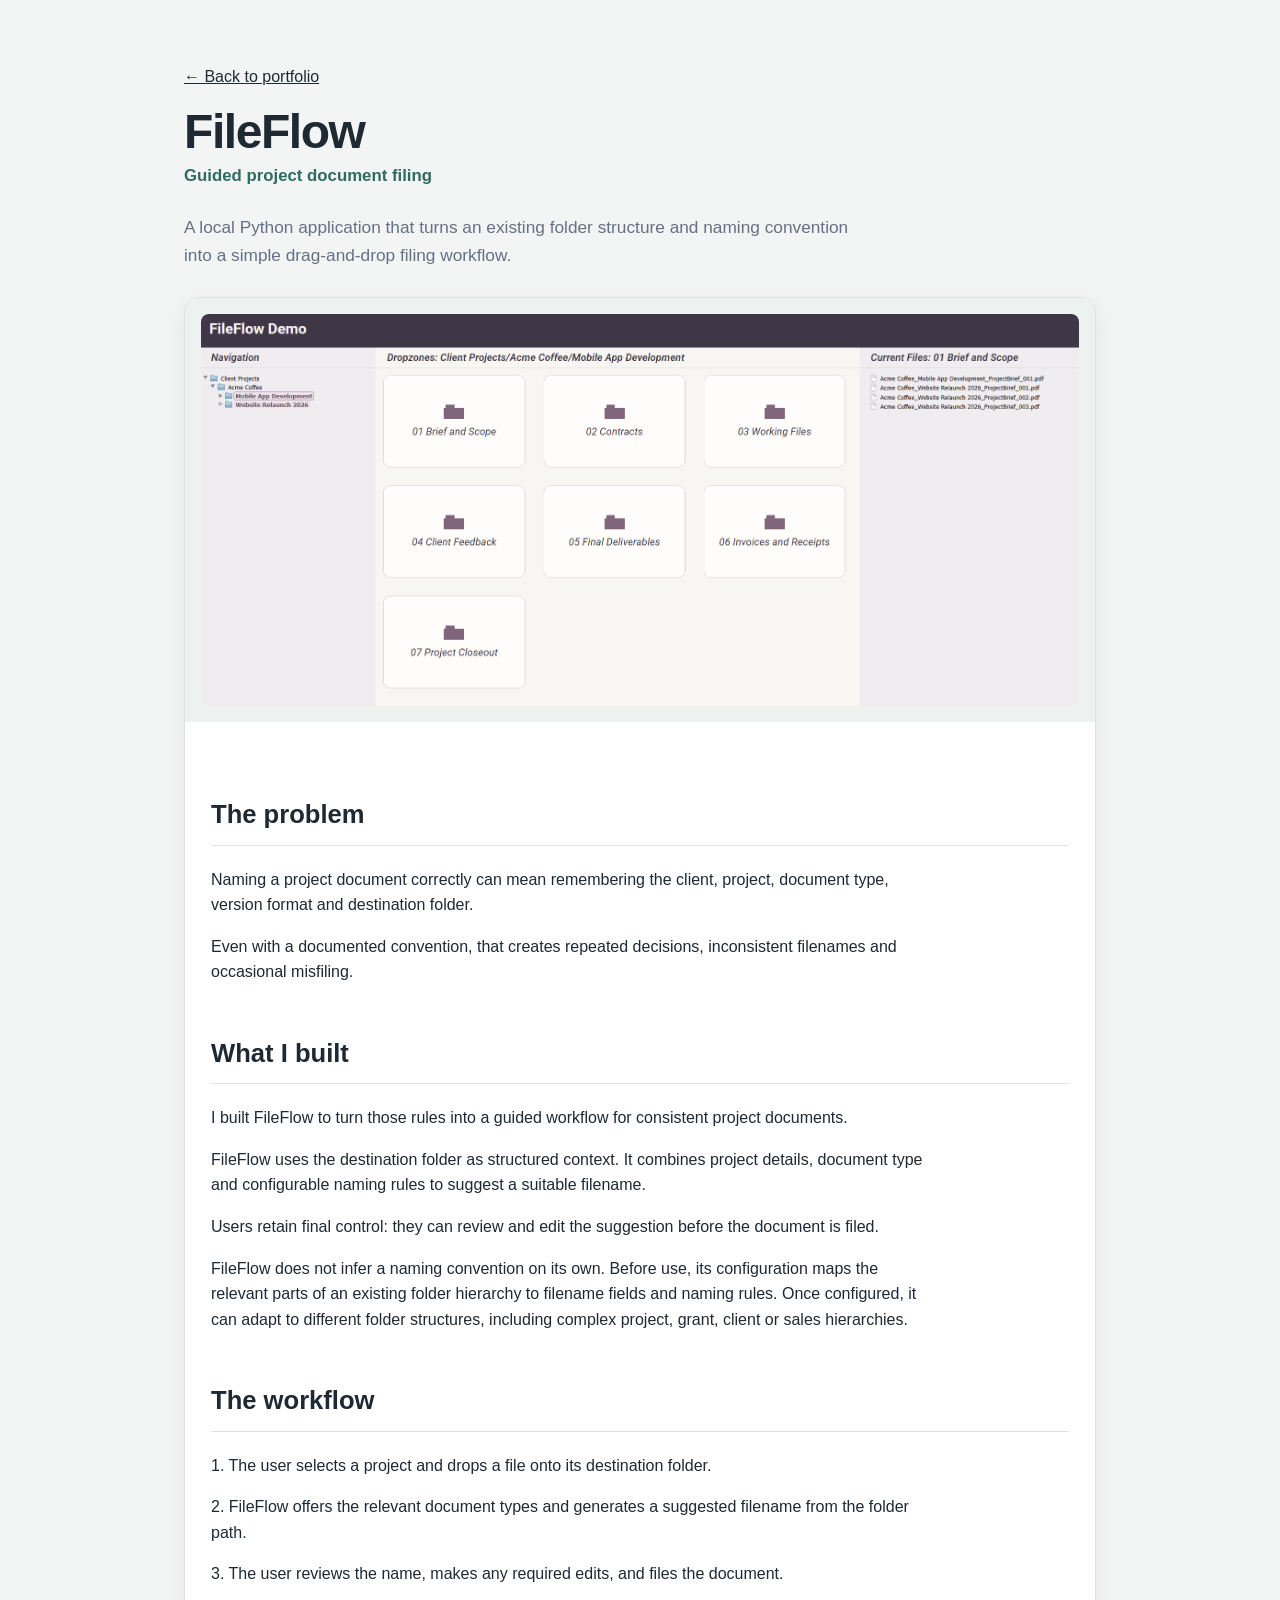
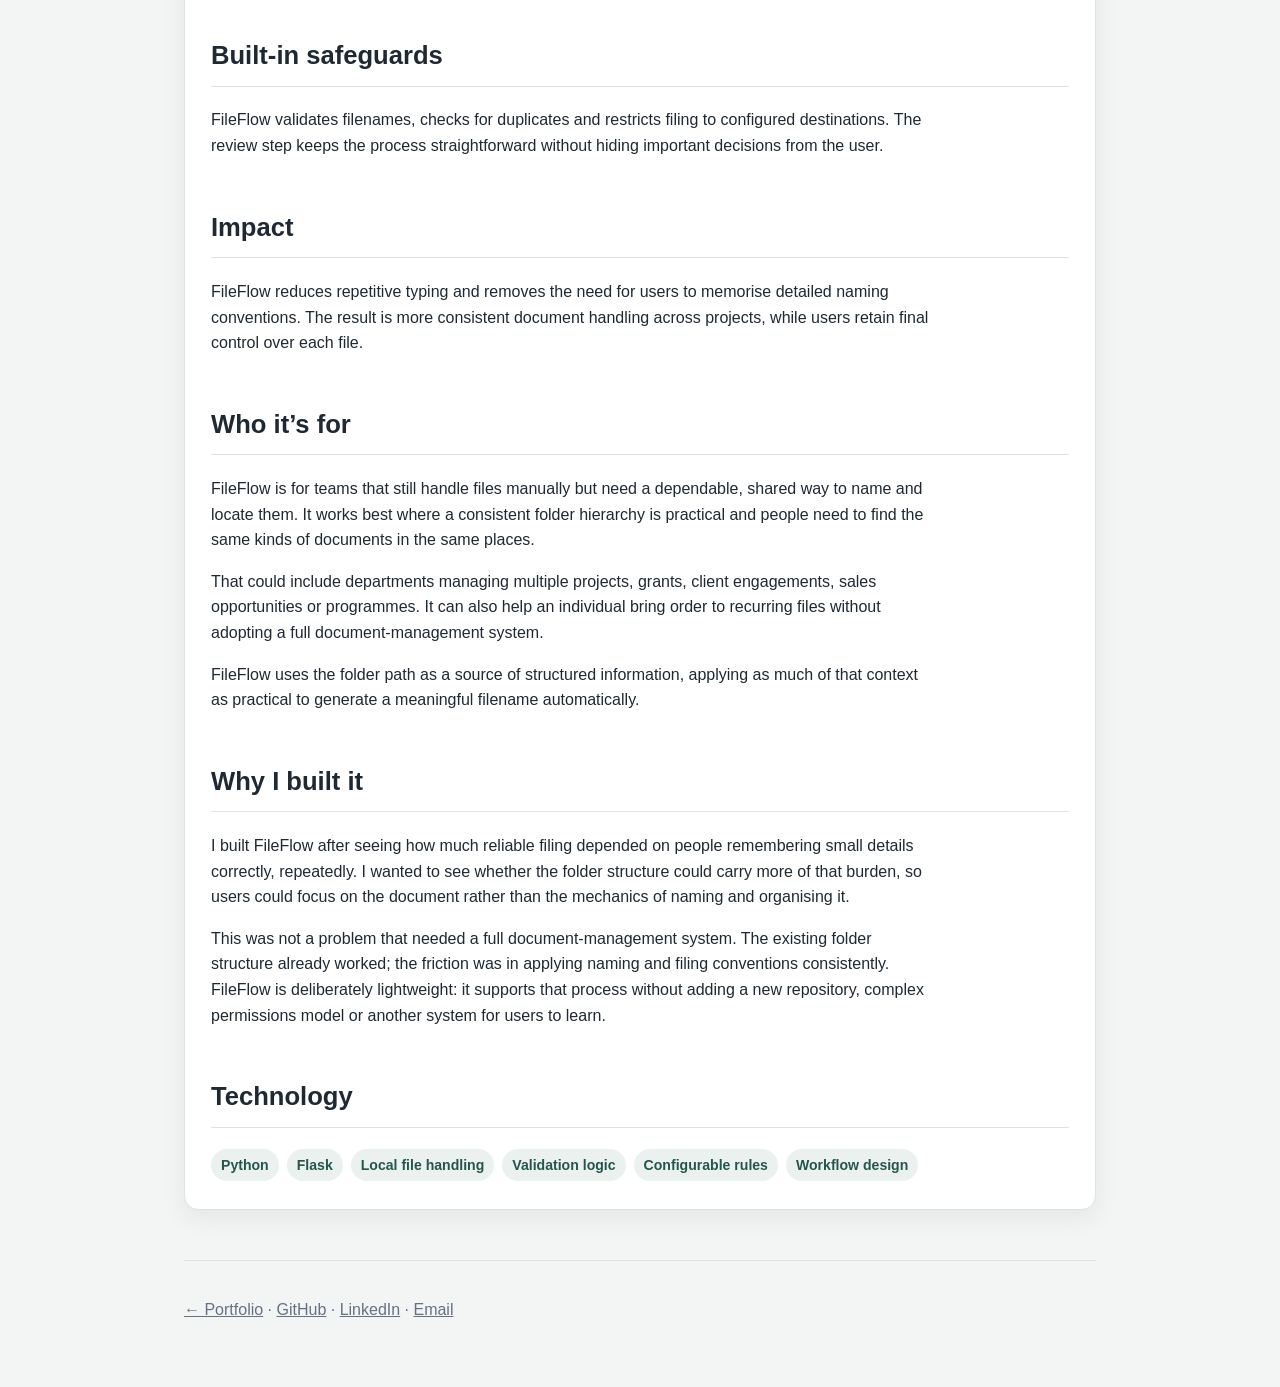
==== fileflow.html @ b613b7f6 "Clarify FileFlow configuration model" ====
<!DOCTYPE html>
<html lang="en">

<head>
  <meta charset="UTF-8">
  <meta name="viewport" content="width=device-width, initial-scale=1.0">
  <title>FileFlow | Richard Hanley</title>
  <link rel="stylesheet" href="style.css">
</head>

<body>
  <header>
    <p><a href="index.html">&larr; Back to portfolio</a></p>
    <h1>FileFlow</h1>
    <p class="tagline">Guided project document filing</p>
    <p class="intro">
      A local Python application that turns an existing folder structure and
      naming convention into a simple drag-and-drop filing workflow.
    </p>
  </header>

  <main>
    <section class="project">
      <div class="project-image">
        <img src="Fileflow.png" alt="FileFlow document workflow application">
      </div>

      <div class="project-content">
        <h2>The problem</h2>
        <p>
          Naming a project document correctly can mean remembering the client,
          project, document type, version format and destination folder.
        </p>
        <p>
          Even with a documented convention, that creates repeated decisions,
          inconsistent filenames and occasional misfiling.
        </p>

        <h2>What I built</h2>
        <p>
          I built FileFlow to turn those rules into a guided workflow for
          consistent project documents.
        </p>
        <p>
          FileFlow uses the destination folder as structured context. It
          combines project details, document type and configurable naming
          rules to suggest a suitable filename.
        </p>
        <p>
          Users retain final control: they can review and edit the suggestion
          before the document is filed.
        </p>
        <p>
          FileFlow does not infer a naming convention on its own. Before use,
          its configuration maps the relevant parts of an existing folder
          hierarchy to filename fields and naming rules. Once configured, it
          can adapt to different folder structures, including complex project,
          grant, client or sales hierarchies.
        </p>

        <h2>The workflow</h2>
        <p>
          1. The user selects a project and drops a file onto its destination
          folder.
        </p>
        <p>
          2. FileFlow offers the relevant document types and generates a
          suggested filename from the folder path.
        </p>
        <p>
          3. The user reviews the name, makes any required edits, and files
          the document.
        </p>

        <h2>Built-in safeguards</h2>
        <p>
          FileFlow validates filenames, checks for duplicates and restricts
          filing to configured destinations. The review step keeps the process
          straightforward without hiding important decisions from the user.
        </p>

        <h2>Impact</h2>
        <p>
          FileFlow reduces repetitive typing and removes the need for users to
          memorise detailed naming conventions. The result is more consistent
          document handling across projects, while users retain final control
          over each file.
        </p>

        <h2>Who it’s for</h2>
        <p>
          FileFlow is for teams that still handle files manually but need a
          dependable, shared way to name and locate them. It works best where a
          consistent folder hierarchy is practical and people need to find the
          same kinds of documents in the same places.
        </p>
        <p>
          That could include departments managing multiple projects, grants,
          client engagements, sales opportunities or programmes. It can also
          help an individual bring order to recurring files without adopting a
          full document-management system.
        </p>
        <p>
          FileFlow uses the folder path as a source of structured information,
          applying as much of that context as practical to generate a meaningful
          filename automatically.
        </p>

        <h2>Why I built it</h2>
        <p>
          I built FileFlow after seeing how much reliable filing depended on
          people remembering small details correctly, repeatedly. I wanted to
          see whether the folder structure could carry more of that burden, so
          users could focus on the document rather than the mechanics of naming
          and organising it.
        </p>
        <p>
          This was not a problem that needed a full document-management system.
          The existing folder structure already worked; the friction was in
          applying naming and filing conventions consistently. FileFlow is
          deliberately lightweight: it supports that process without adding a
          new repository, complex permissions model or another system for users
          to learn.
        </p>

        <h2>Technology</h2>
        <div class="tech">
          <span>Python</span>
          <span>Flask</span>
          <span>Local file handling</span>
          <span>Validation logic</span>
          <span>Configurable rules</span>
          <span>Workflow design</span>
        </div>
      </div>
    </section>
  </main>

  <footer>
    <p>
      <a href="index.html">&larr; Portfolio</a>
      &middot;
      <a href="#">GitHub</a>
      &middot;
      <a href="#">LinkedIn</a>
      &middot;
      <a href="mailto:rick_hanley_11@hotmail.com">Email</a>
    </p>
  </footer>
</body>

</html>
---- style.css ----
:root {
  --bg: #f3f5f4;
  --card: #ffffff;
  --text: #1f2933;
  --muted: #667085;
  --accent: #2f6b5f;
  --accent-dark: #25564d;
  --border: #dce3df;
  --chip: #eaf1ee;
}

* {
  box-sizing: border-box;
}

body {
  font-family: Arial, sans-serif;
  max-width: 960px;
  margin: 0 auto;
  padding: 48px 24px;
  line-height: 1.6;
  color: var(--text);
  background: var(--bg);
}

h1 {
  font-size: 3rem;
  line-height: 1.1;
  margin: 0 0 0.3rem;
  letter-spacing: -0.03em;
}

h2 {
  margin-top: 3rem;
  margin-bottom: 1.3rem;
  font-size: 1.6rem;
  border-bottom: 1px solid var(--border);
  padding-bottom: 0.6rem;
}

h3 {
  font-size: 1.55rem;
  margin: 0 0 0.5rem;
}

h4 {
  margin: 1.3rem 0 0.25rem;
  font-size: 1rem;
}

p {
  max-width: 720px;
}

a {
  color: inherit;
}

.tagline {
  margin: 0;
  color: var(--accent);
  font-weight: 600;
  font-size: 1.05rem;
}

.intro {
  margin-top: 1.5rem;
  font-size: 1.08rem;
  color: var(--muted);
  max-width: 680px;
}

.project {
  width: 100%;
  max-width: 100%;
  background: var(--card);
  margin: 28px 0;
  border-radius: 14px;
  border: 1px solid var(--border);
  overflow: hidden;
  box-shadow: 0 8px 24px rgba(31, 41, 51, 0.07);
}

.project-image {
  width: 100%;
  max-width: 100%;
  overflow: hidden;
  padding: 16px;
  background: #edf1ef;
}

.project-image img {
  display: block;
  width: 100%;
  max-width: 100%;
  height: auto;
  border-radius: 8px;
}

.project-content {
  padding: 24px 26px 28px;
}

.project-summary {
  font-size: 1.05rem;
  color: var(--muted);
  margin-top: 0;
}

.tech {
  display: flex;
  flex-wrap: wrap;
  gap: 8px;
  margin-top: 20px;
}

.tech span {
  background: var(--chip);
  color: var(--accent-dark);
  padding: 5px 10px;
  border-radius: 999px;
  font-size: 0.88rem;
  font-weight: 600;
}

.button {
  display: inline-block;
  margin-top: 18px;
  padding: 10px 16px;
  background: var(--accent);
  color: white;
  text-decoration: none;
  border-radius: 8px;
  font-weight: 600;
}

.button:hover {
  background: var(--accent-dark);
}

/* JournalWings input/output transformation */

.comparison {
  display: flex;
  flex-direction: column;
  width: 100%;
  margin: 28px 0;
}

.comparison-item {
  width: 100%;
  margin: 0;
}

.comparison-title {
  display: block;
  margin-bottom: 10px;
  font-weight: 700;
  color: var(--text);
}

.comparison-image {
  display: block;
  width: 100%;
  max-width: 100%;
  height: auto;
  border: 1px solid var(--border);
  border-radius: 8px;
}

.transform-arrow {
  display: flex;
  flex-direction: column;
  align-items: center;
  justify-content: center;
  gap: 4px;
  margin: 20px 0;
  color: var(--accent);
  text-align: center;
  font-size: 1.4rem;
  font-weight: 700;
}

.transform-arrow span {
  color: var(--muted);
  font-size: 0.95rem;
  font-weight: 600;
}

footer {
  margin-top: 50px;
  padding-top: 20px;
  border-top: 1px solid var(--border);
  color: var(--muted);
}

@media (max-width: 700px) {
  body {
    padding: 32px 16px;
  }

  h1 {
    font-size: 2.3rem;
  }

  .project-content {
    padding: 20px;
  }

  .project-image {
    padding: 10px;
  }
}

.video-wrapper {
  position: relative;
  width: 100%;
  padding-top: 56.25%;
  margin: 20px 0 30px;
  overflow: hidden;
  border-radius: 10px;
  border: 1px solid var(--border);
  background: #000;
}

.video-wrapper iframe {
  position: absolute;
  inset: 0;
  width: 100%;
  height: 100%;
}
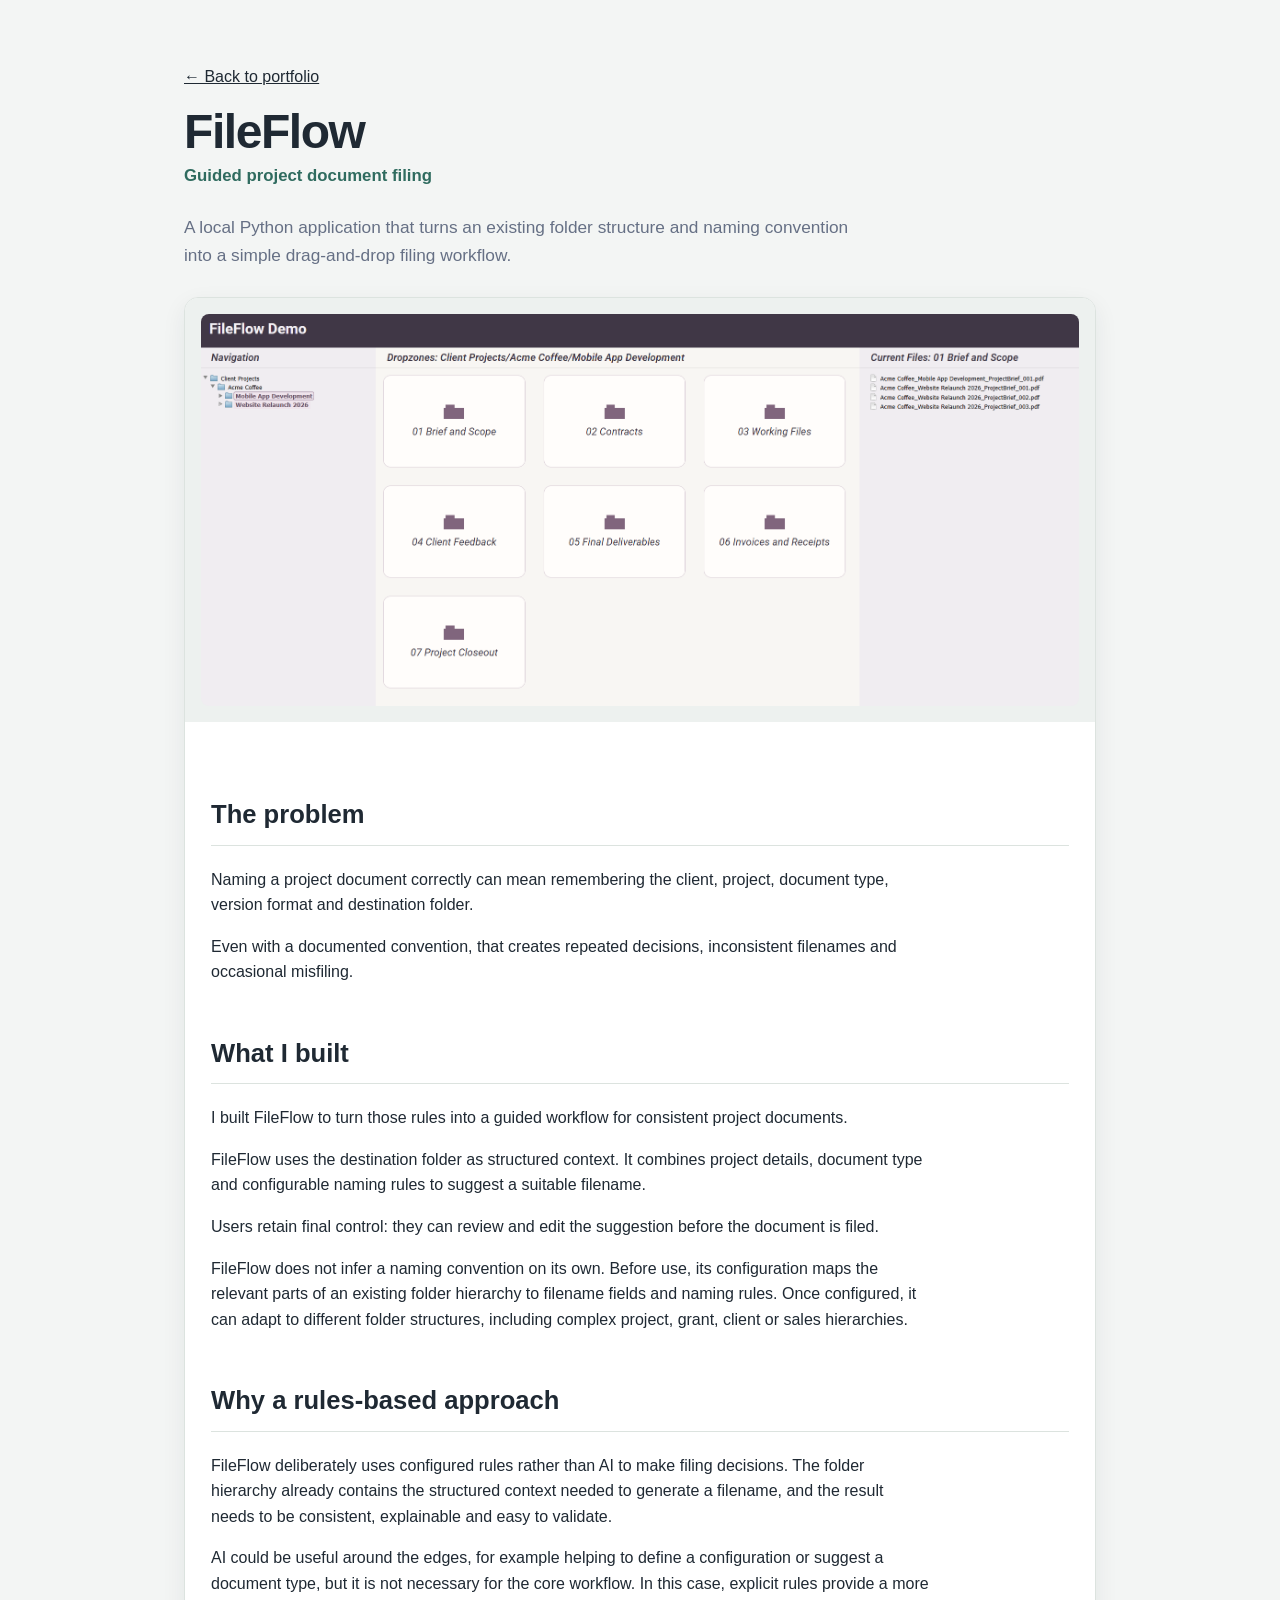
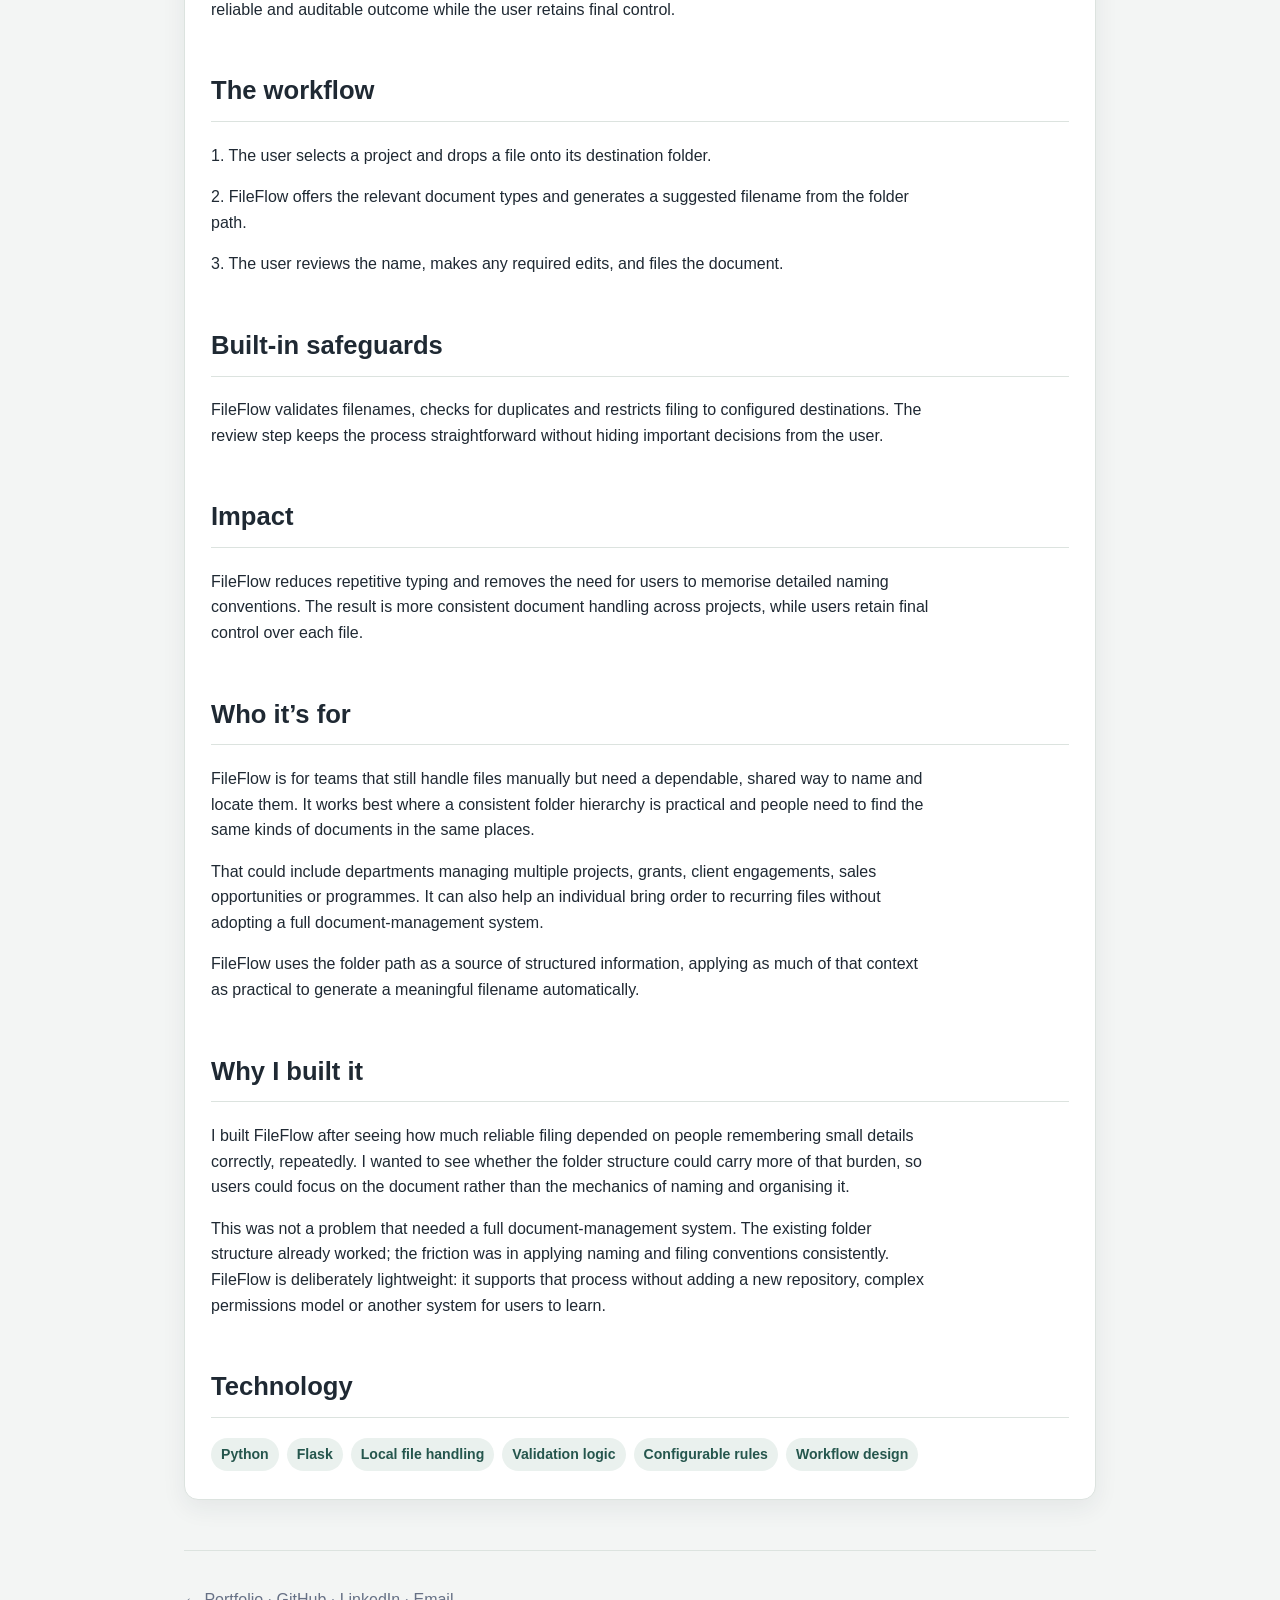
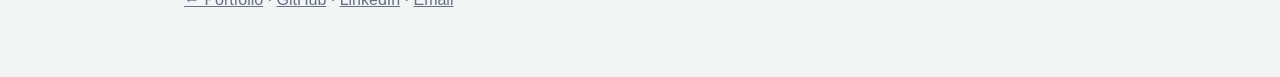
==== commit 57b03f06: "Explain FileFlow rules-based design" ====
--- a/fileflow.html
+++ b/fileflow.html
@@ -56,6 +56,20 @@
           hierarchy to filename fields and naming rules. Once configured, it
           can adapt to different folder structures, including complex project,
           grant, client or sales hierarchies.
+        </p>
+
+        <h2>Why a rules-based approach</h2>
+        <p>
+          FileFlow deliberately uses configured rules rather than AI to make
+          filing decisions. The folder hierarchy already contains the
+          structured context needed to generate a filename, and the result
+          needs to be consistent, explainable and easy to validate.
+        </p>
+        <p>
+          AI could be useful around the edges, for example helping to define a
+          configuration or suggest a document type, but it is not necessary for
+          the core workflow. In this case, explicit rules provide a more
+          reliable and auditable outcome while the user retains final control.
         </p>
 
         <h2>The workflow</h2>
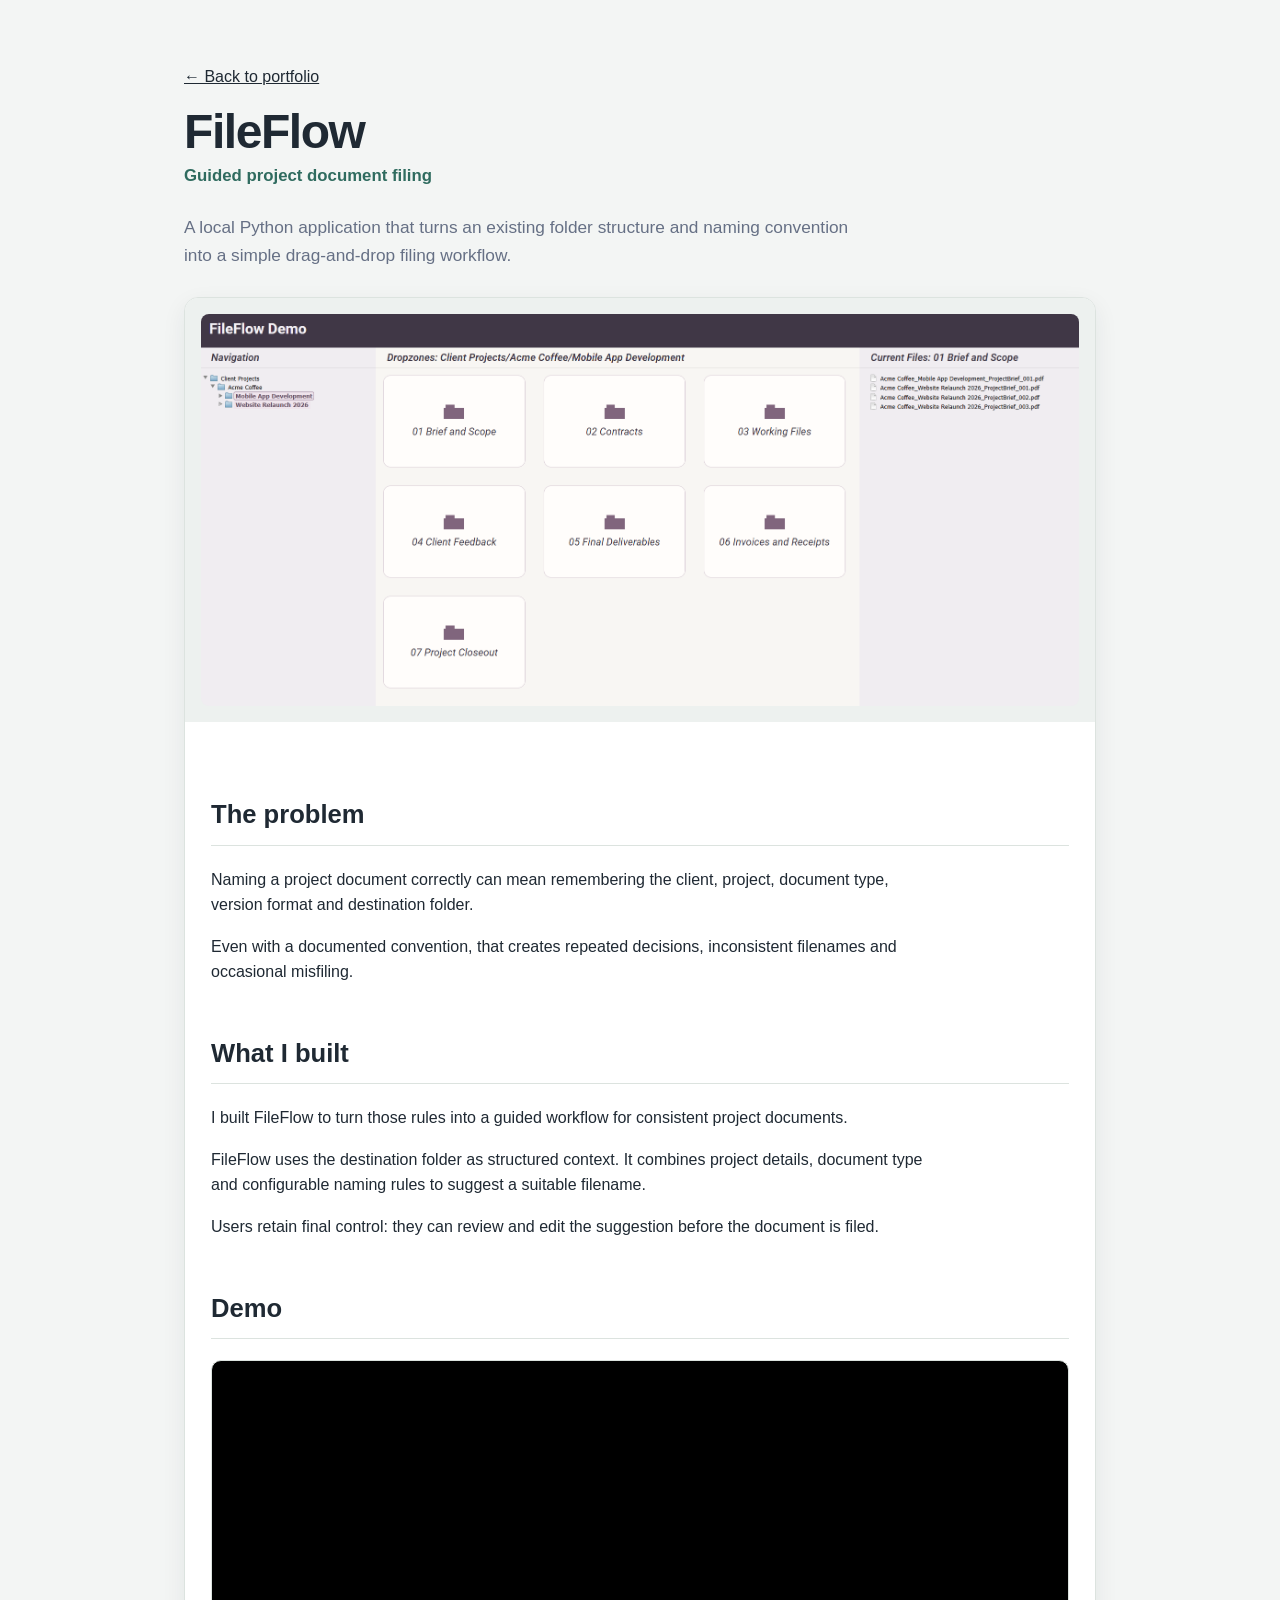
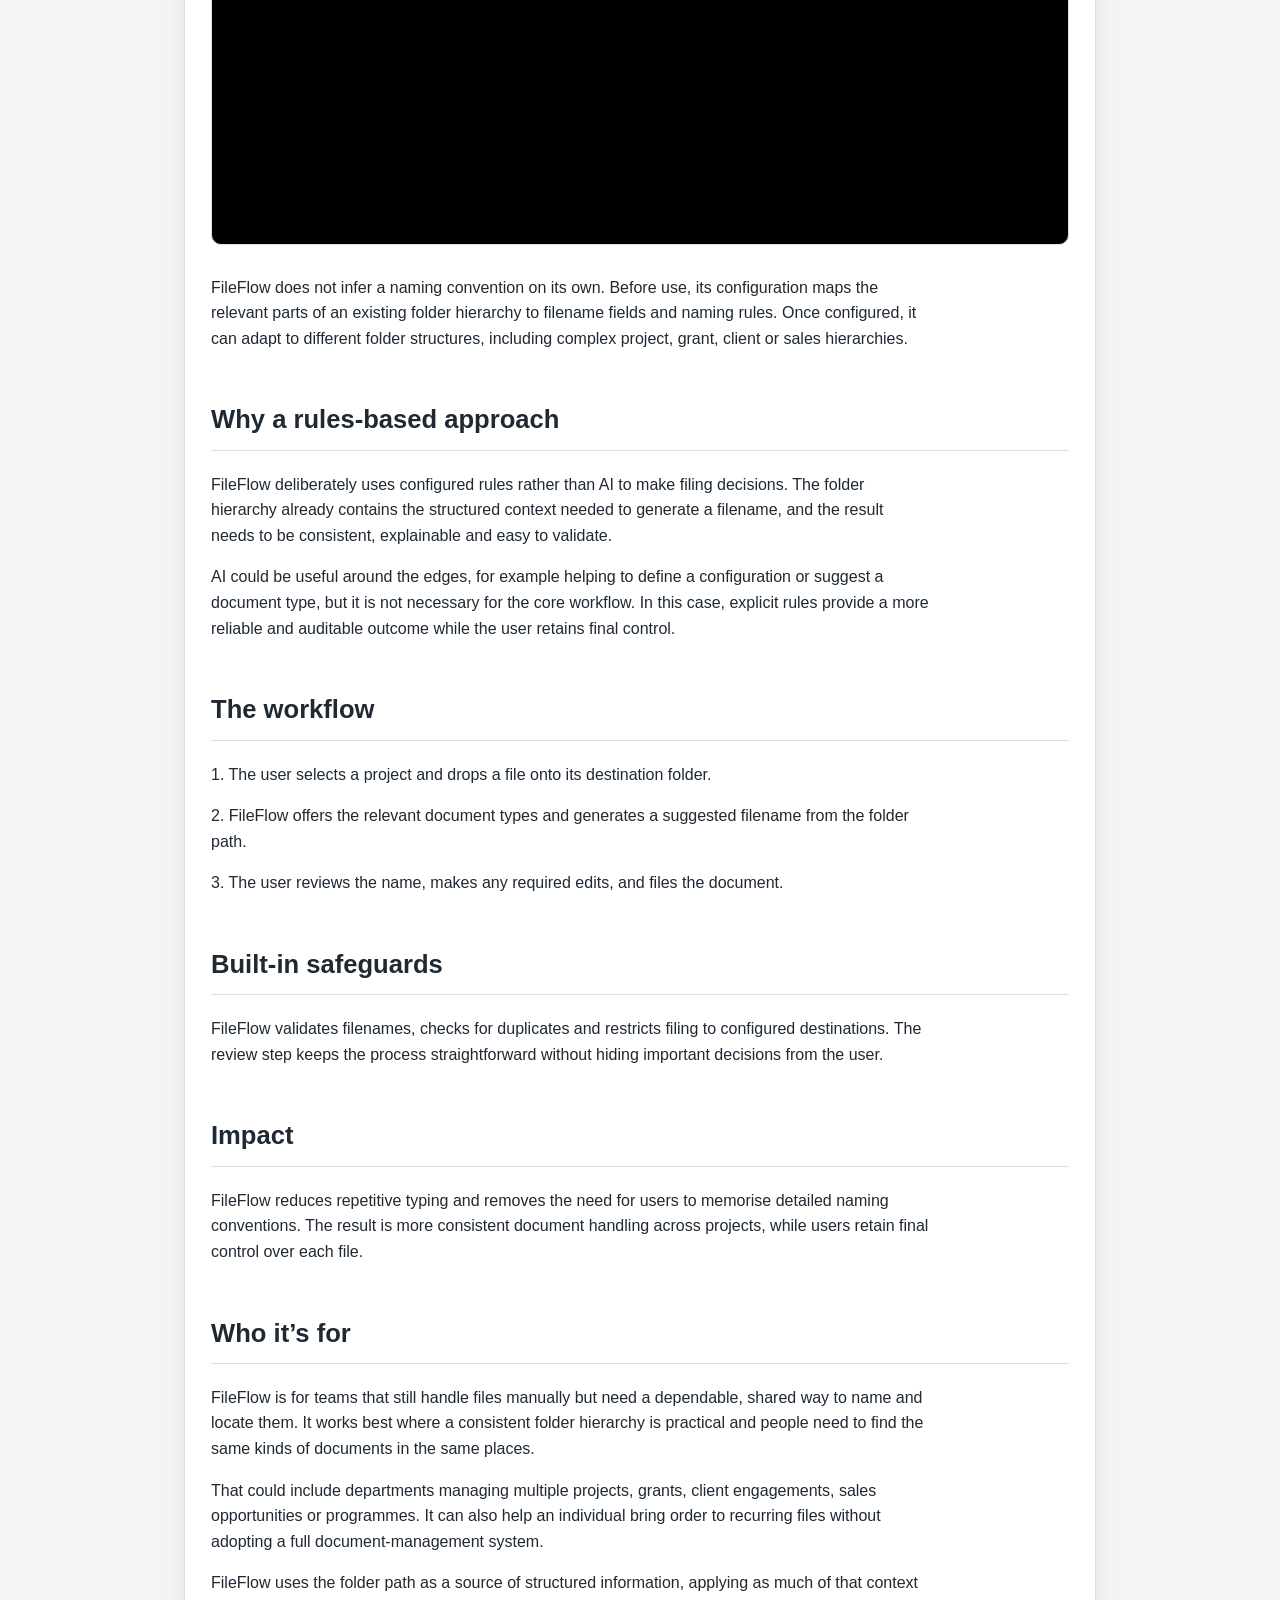
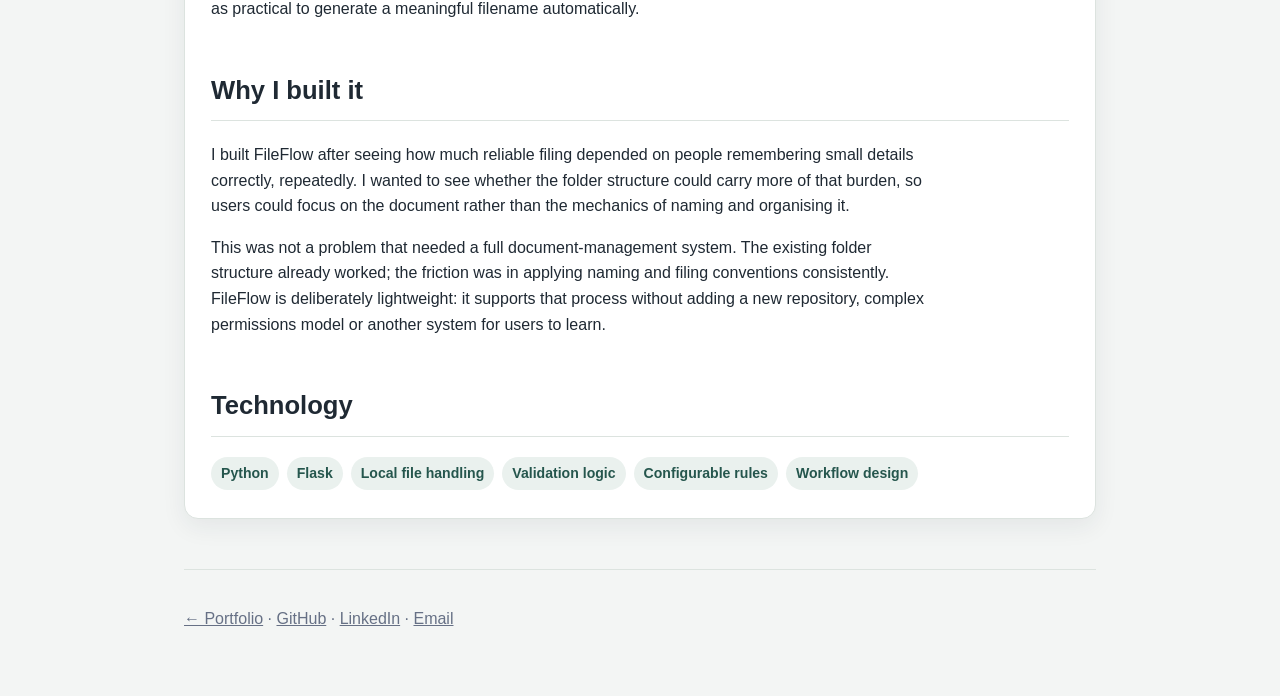
==== commit 50b25708: "Add FileFlow demo video" ====
--- a/fileflow.html
+++ b/fileflow.html
@@ -50,6 +50,19 @@
           Users retain final control: they can review and edit the suggestion
           before the document is filed.
         </p>
+
+        <h2>Demo</h2>
+
+        <div class="video-wrapper">
+          <iframe
+            src="https://www.youtube.com/embed/D5kfsAjVIXQ"
+            title="FileFlow demo"
+            frameborder="0"
+            allow="accelerometer; autoplay; clipboard-write; encrypted-media; gyroscope; picture-in-picture"
+            allowfullscreen>
+          </iframe>
+        </div>
+
         <p>
           FileFlow does not infer a naming convention on its own. Before use,
           its configuration maps the relevant parts of an existing folder
@@ -154,9 +167,9 @@
     <p>
       <a href="index.html">&larr; Portfolio</a>
       &middot;
-      <a href="#">GitHub</a>
+      <a href="https://github.com/rickhanley" target="_blank" rel="noopener noreferrer">GitHub</a>
       &middot;
-      <a href="#">LinkedIn</a>
+      <a href="https://www.linkedin.com/in/richard-hanley-2025-/" target="_blank" rel="noopener noreferrer">LinkedIn</a>
       &middot;
       <a href="mailto:rick_hanley_11@hotmail.com">Email</a>
     </p>
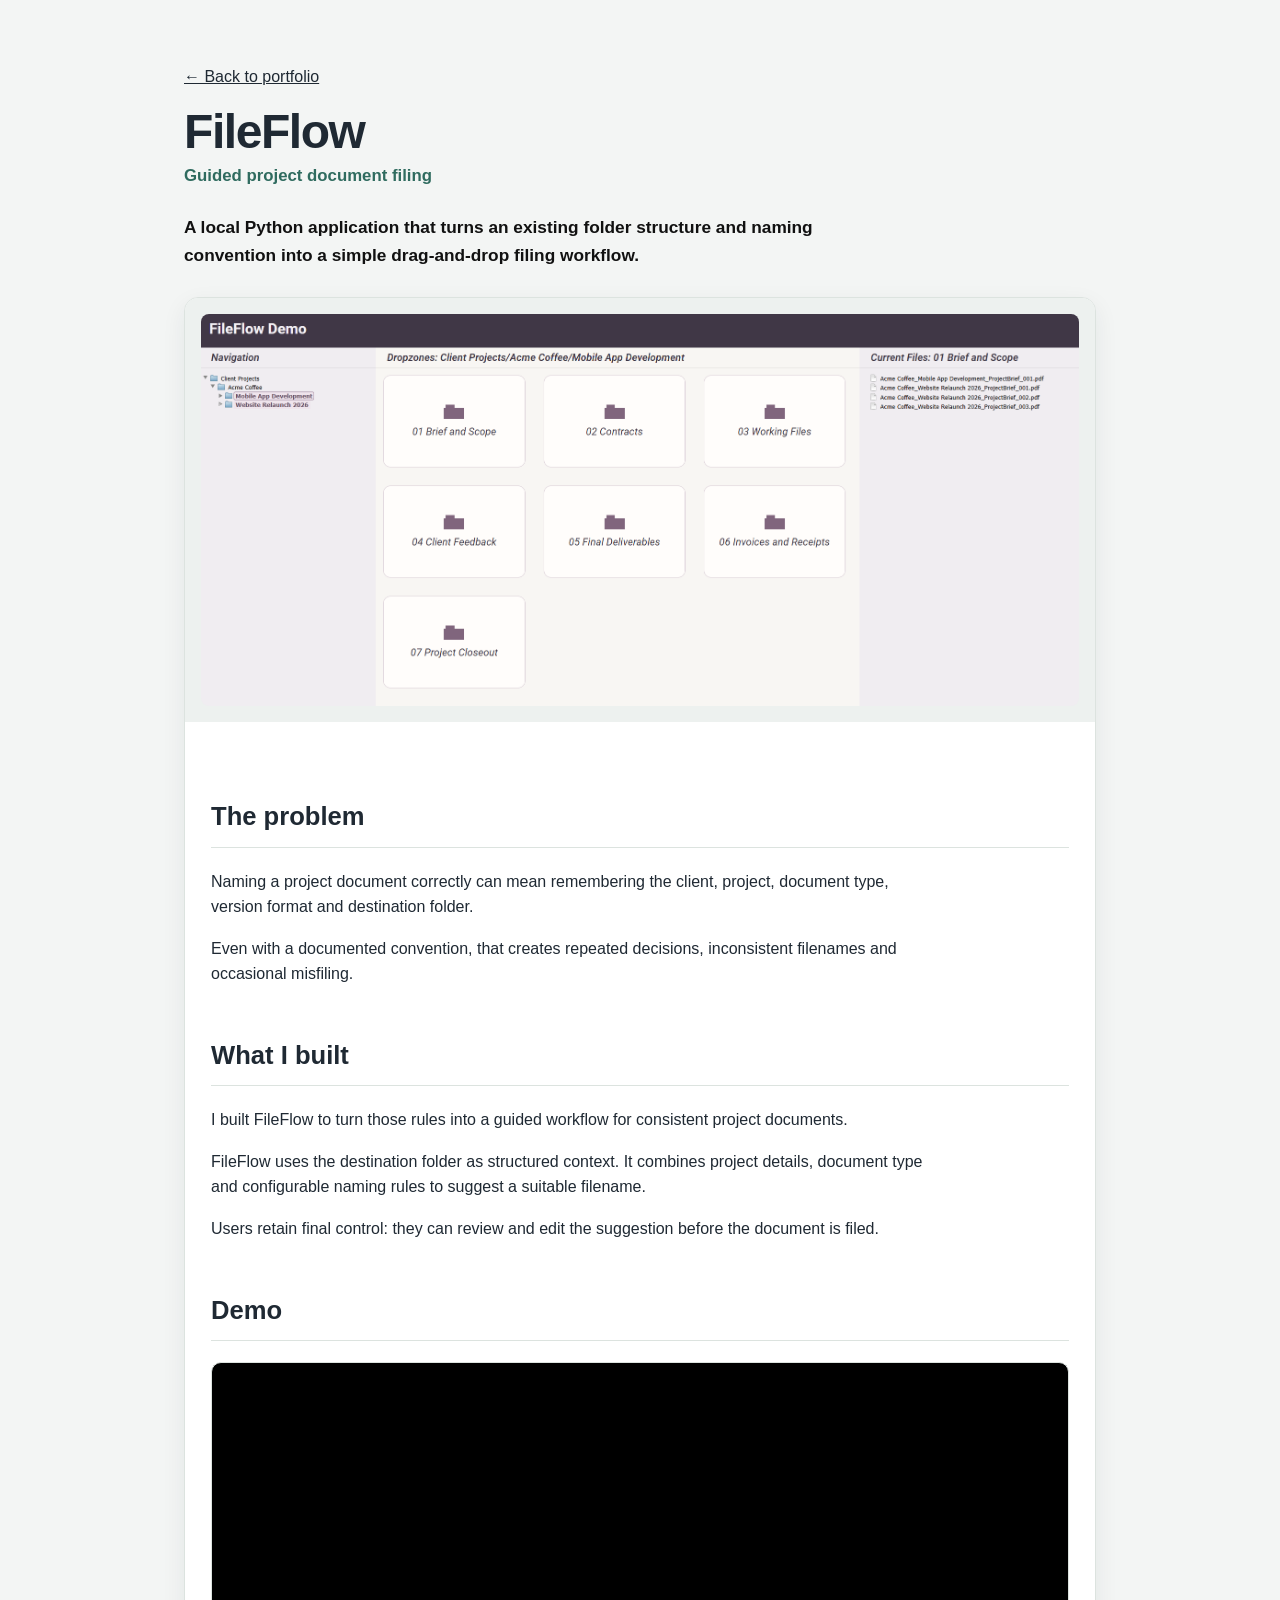
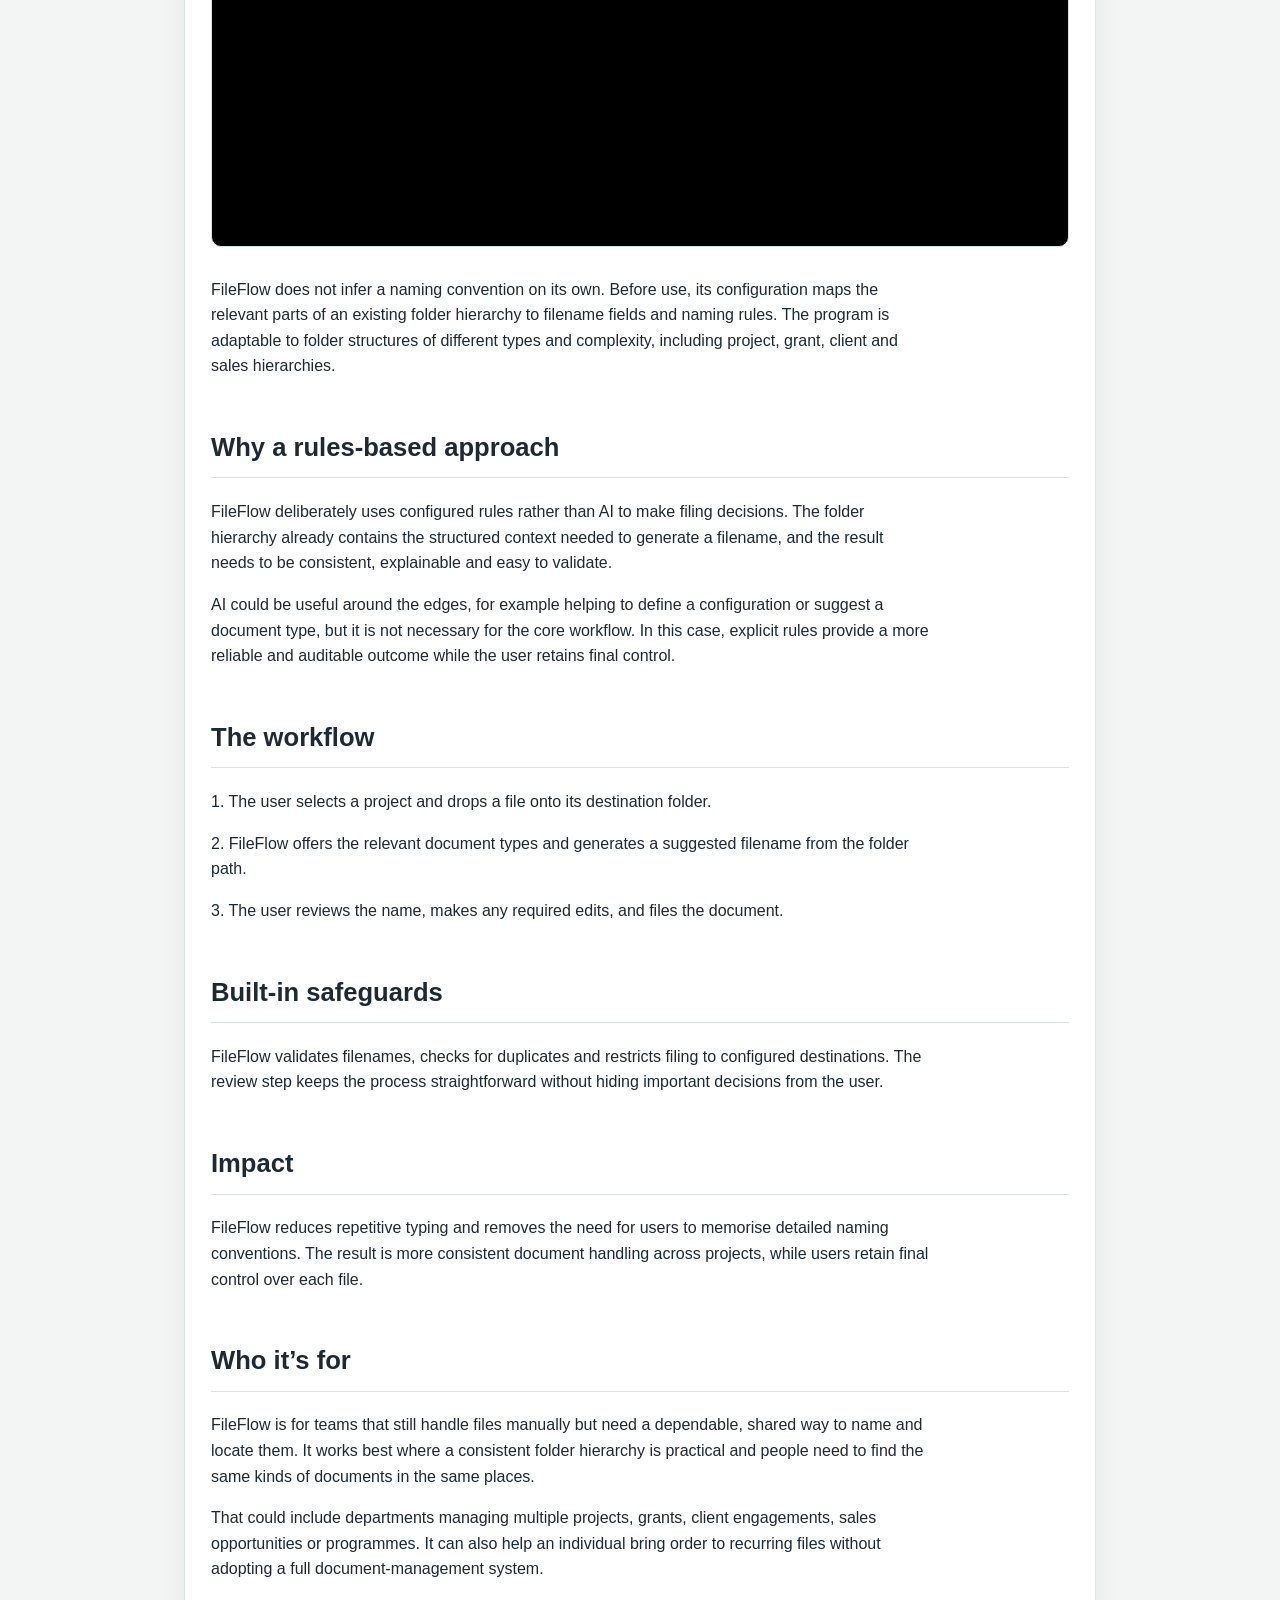
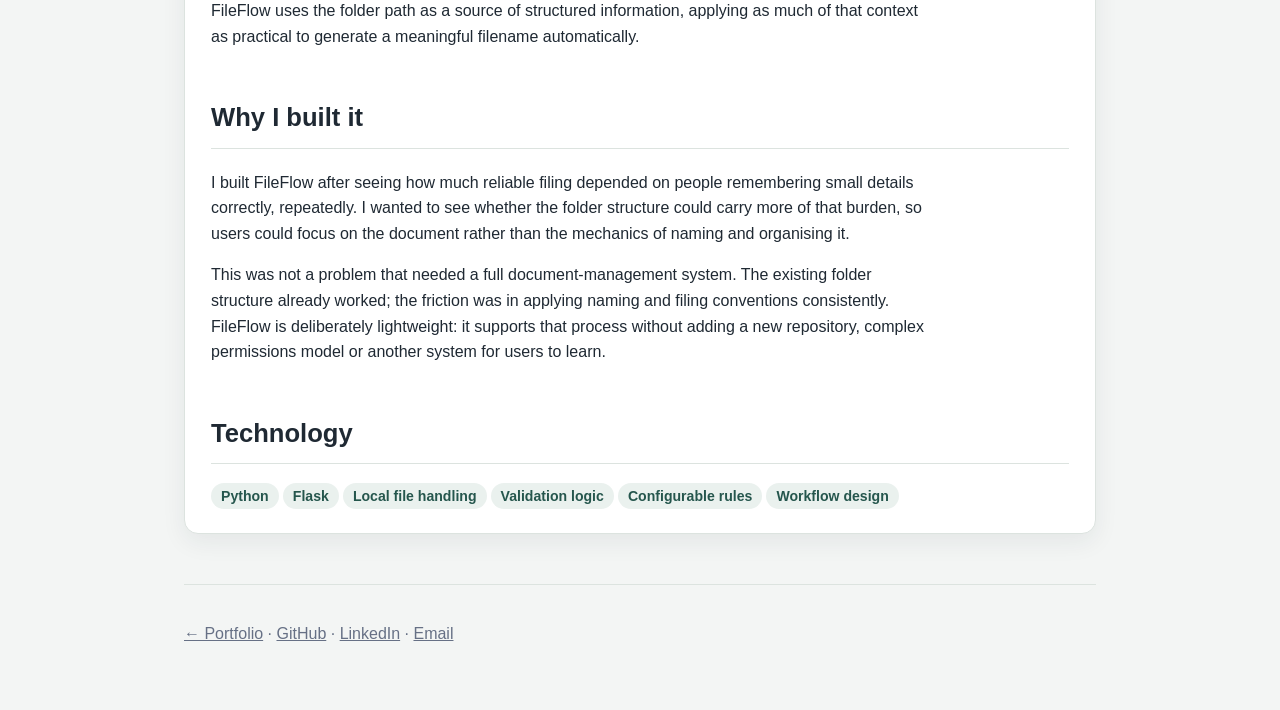
==== commit b630af47: "Refine portfolio project write-ups" ====
--- a/fileflow.html
+++ b/fileflow.html
@@ -55,7 +55,7 @@
 
         <div class="video-wrapper">
           <iframe
-            src="https://www.youtube.com/embed/D5kfsAjVIXQ"
+            src="https://www.youtube.com/embed/HCdJwv_l-kk"
             title="FileFlow demo"
             frameborder="0"
             allow="accelerometer; autoplay; clipboard-write; encrypted-media; gyroscope; picture-in-picture"
@@ -66,9 +66,9 @@
         <p>
           FileFlow does not infer a naming convention on its own. Before use,
           its configuration maps the relevant parts of an existing folder
-          hierarchy to filename fields and naming rules. Once configured, it
-          can adapt to different folder structures, including complex project,
-          grant, client or sales hierarchies.
+          hierarchy to filename fields and naming rules. The program is
+          adaptable to folder structures of different types and complexity,
+          including project, grant, client and sales hierarchies.
         </p>
 
         <h2>Why a rules-based approach</h2>
@@ -174,6 +174,7 @@
       <a href="mailto:rick_hanley_11@hotmail.com">Email</a>
     </p>
   </footer>
+  <!-- Cloudflare Web Analytics --><script type='module' src='https://static.cloudflareinsights.com/beacon.min.js' data-cf-beacon='{"token": "26ade3a712884b538fa147315e4c90e7"}'></script><!-- End Cloudflare Web Analytics -->
 </body>
 
 </html>
--- a/style.css
+++ b/style.css
@@ -66,7 +66,8 @@
 .intro {
   margin-top: 1.5rem;
   font-size: 1.08rem;
-  color: var(--muted);
+  color: #111111;
+  font-weight: 600;
   max-width: 680px;
 }
 
@@ -98,20 +99,29 @@
 }
 
 .project-content {
-  padding: 24px 26px 28px;
-}
-
-.project-summary {
+  padding: 26px 26px 24px;
+}
+
+.project-lede {
   font-size: 1.05rem;
   color: var(--muted);
   margin-top: 0;
 }
 
+.project-writeup {
+  padding: 24px 26px 28px;
+  border-top: 1px solid var(--border);
+}
+
+.project-writeup p:first-child {
+  margin-top: 0;
+}
+
 .tech {
-  display: flex;
-  flex-wrap: wrap;
-  gap: 8px;
-  margin-top: 20px;
+  margin: 20px 0 0;
+  color: var(--accent-dark);
+  font-size: 0.92rem;
+  font-weight: 600;
 }
 
 .tech span {
@@ -228,4 +238,4 @@
   inset: 0;
   width: 100%;
   height: 100%;
-}+}
